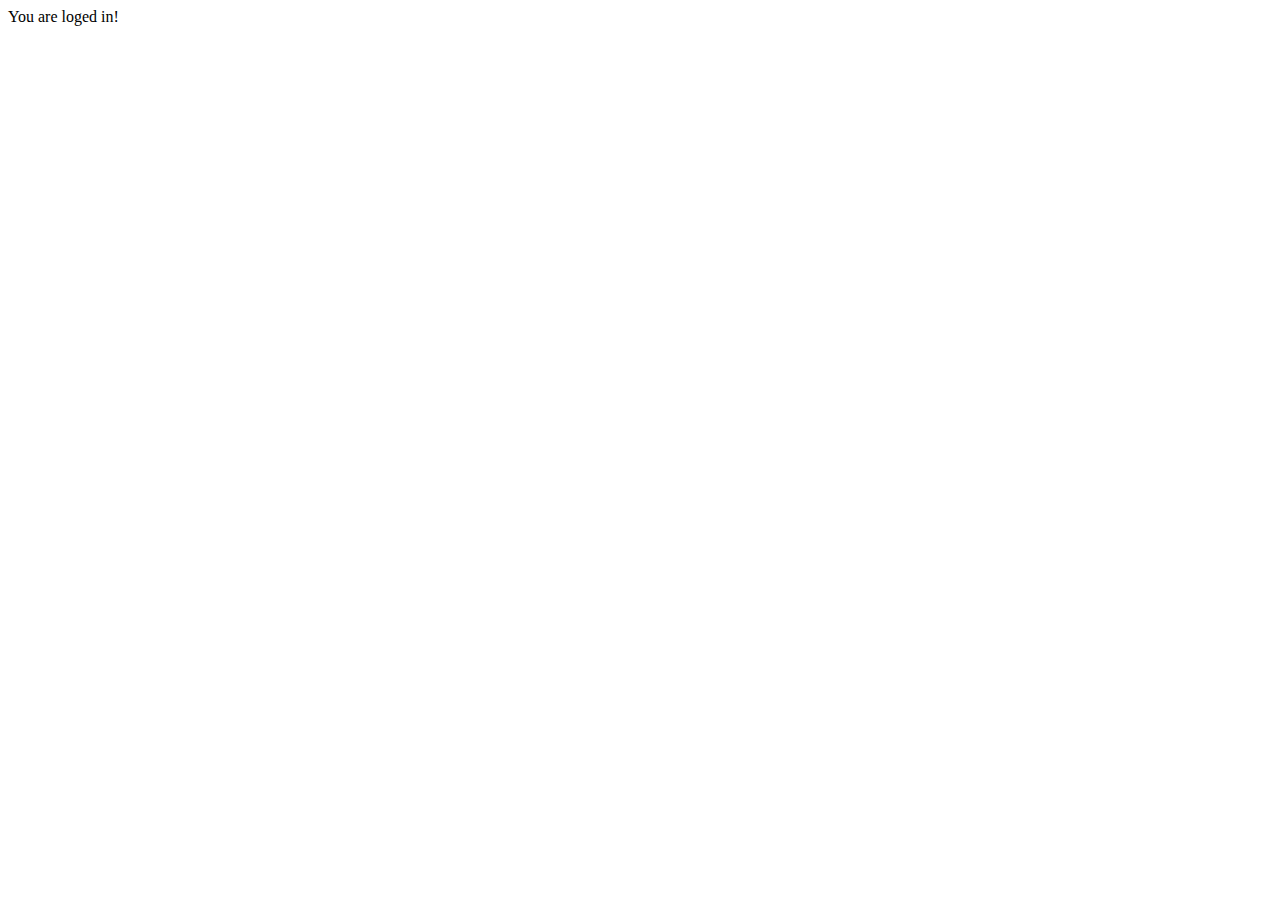
==== dashboard.html @ f2c3e68f "Add files via upload" ====
<!DOCTYPE html>
<html lang="en">
<head>
    <meta charset="UTF-8">
    <meta http-equiv="X-UA-Compatible" content="IE=edge">
    <meta name="viewport" content="width=device-width, initial-scale=1.0">
    <title>Dashboard</title>
</head>
<body>
    You are loged in!
</body>
</html>
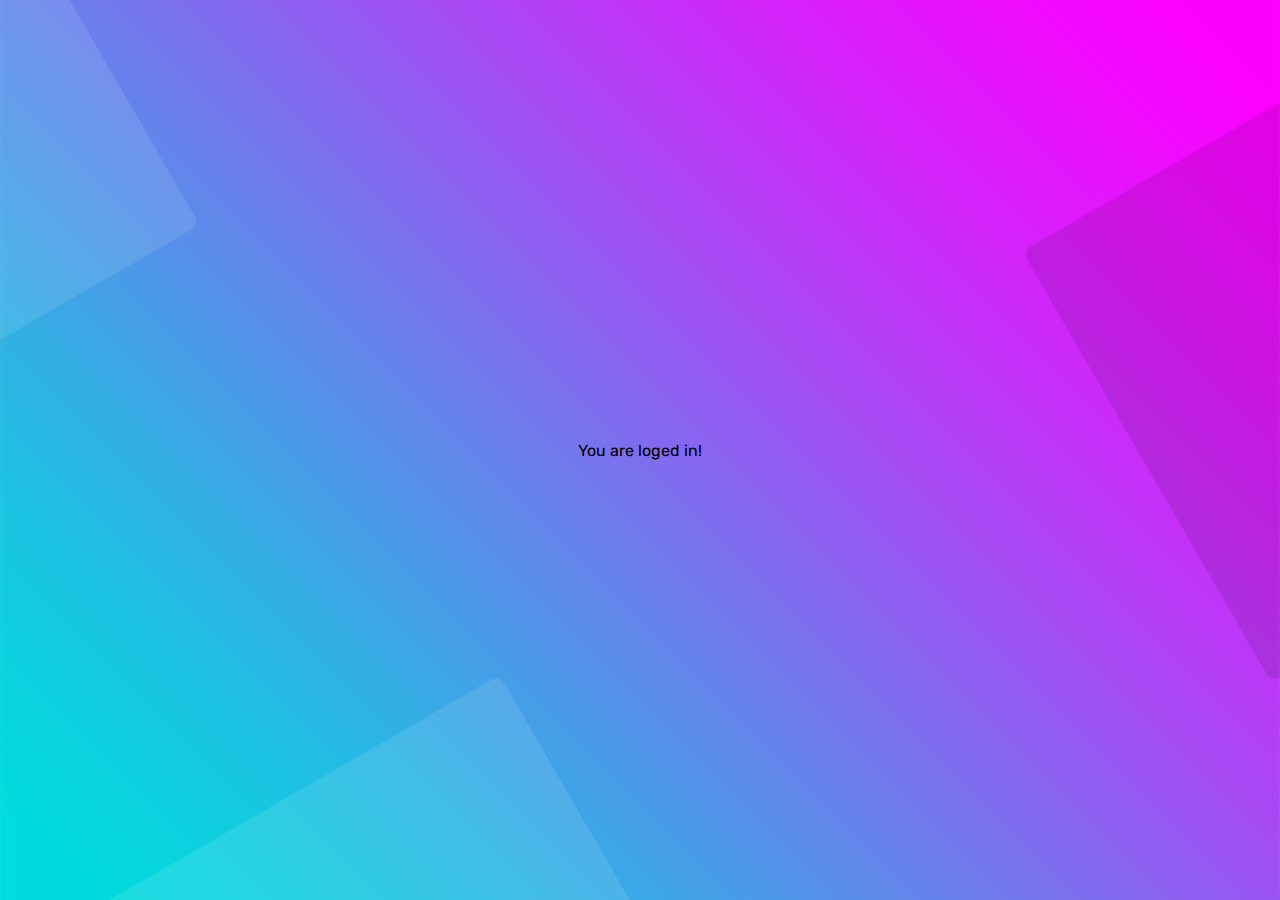
==== commit 2cd2d5cf: "Add files via upload" ====
--- a/dashboard.html
+++ b/dashboard.html
@@ -5,6 +5,13 @@
     <meta http-equiv="X-UA-Compatible" content="IE=edge">
     <meta name="viewport" content="width=device-width, initial-scale=1.0">
     <title>Dashboard</title>
+
+    <link
+        href="https://fonts.googleapis.com/css2?family=Barlow:wght@100;200;300;400;500;600;700;800&family=Kumbh+Sans:wght@400;700&family=Oswald:wght@200;300;400;500;600;700&family=Rubik:wght@300;400;500;600;700;800;900&display=swap"
+        rel="stylesheet">
+    <link rel="stylesheet" href="/css/mobile.css">
+    <link rel="stylesheet" href="https://use.fontawesome.com/releases/v5.15.4/css/all.css"
+        integrity="sha384-DyZ88mC6Up2uqS4h/KRgHuoeGwBcD4Ng9SiP4dIRy0EXTlnuz47vAwmeGwVChigm" crossorigin="anonymous">
 </head>
 <body>
     You are loged in!
--- a/css/mobile.css
+++ b/css/mobile.css
@@ -0,0 +1,147 @@
+* {
+    padding: 0%;
+    margin: 0%;
+    box-sizing: border-box;
+}
+
+body {
+    font-family: 'Rubik', sans-serif;
+    /* background: linear-gradient(to right bottom, hsl(226, 43%, 10%), hsl(235, 46%, 27%), hsl(264, 60%, 33%)); */
+    background: url("/img/bg-01.jpg") no-repeat center center/cover;
+
+    height: 100vh;
+
+    display: flex;
+    flex-direction: column;
+    justify-content: center;
+    align-items: center;
+}
+
+a {
+    text-decoration: none;
+}
+
+input {
+    border: none;
+    outline: none;
+}
+
+/* LOG IN PAGE */
+.container-landing-page {
+    background: white;
+    height: 600px;
+    width: 80%;
+    max-width: 500px;
+    border-radius: 10px;
+
+    display: flex;
+    flex-direction: column;
+    /* justify-content: center; */
+    align-items: center;
+
+    font-size: 20px;
+    box-shadow: 0 0 20px rgba(0, 0, 0, 0.8);
+}
+
+#registration-form {
+    display: flex;
+    flex-direction: column;
+    justify-content: center;
+    align-items: center;
+}
+
+.welcome-message {
+    padding: 0 30px;
+    margin-bottom: 50px;
+    margin-top: 100px;
+
+    text-align: center;
+    font-size: 25px;
+    font-weight: 600;
+    color: #333333;
+}
+
+.div-email,
+.div-password {
+    display: flex;
+    flex-direction: column;
+    margin-bottom: 30px;
+}
+
+/* this will put the bottom line under email and password input */
+.label-email + div,
+.label-password + div {
+    border-bottom: 1px solid rgba(0, 0, 0, 0.6);
+    line-height: 1.8;
+    width: 250px
+}
+
+.label-email,
+.label-password {
+    font-size: 15px;
+}
+
+#email-adress,
+#password {
+    font-size: 17px;
+}
+
+.fa-user,
+.fa-lock {
+    margin: 0 5px;
+}
+
+.btn {
+    font-size: 15px;
+    text-transform: uppercase;
+    text-align: center;
+    color: white;
+    background: linear-gradient(to right, rgb(27, 124, 67), hsl(136, 65%, 51%), hsl(192, 70%, 51%));
+    background: url("/img/bg-01.jpg") no-repeat center center/cover;
+    padding: 10px 20px;
+    width: 90%;
+    border-radius: 30px;
+    transition: all 0.2s linear;
+    margin-top: 20px;
+}
+
+.btn:hover {
+    opacity: 0.8;
+}
+
+.or {
+    margin: 20px 0;
+}
+
+.sing-up-btn {
+    padding: 10px 20px;
+    border-radius: 20px;
+    font-size: 18px;
+    transition: all 0.2s linear;
+    color: rgba(0, 0, 0, 0.6);
+}
+
+
+.sing-up-btn:hover,.already-an-account-btn:hover {
+    background-color: #eee;
+}
+
+
+/* REGISTER PAGE */
+.welcome-message-register{
+    margin: 40px 0;
+    margin-top: 70px;
+    font-size: 30px;
+}
+
+#register-account {
+    margin-bottom: 25px;
+}
+
+.already-an-account-btn {
+    padding: 10px 20px;
+    border-radius: 20px;
+    font-size: 18px;
+    transition: all 0.2s linear;
+    color: rgba(0, 0, 0, 0.6);
+}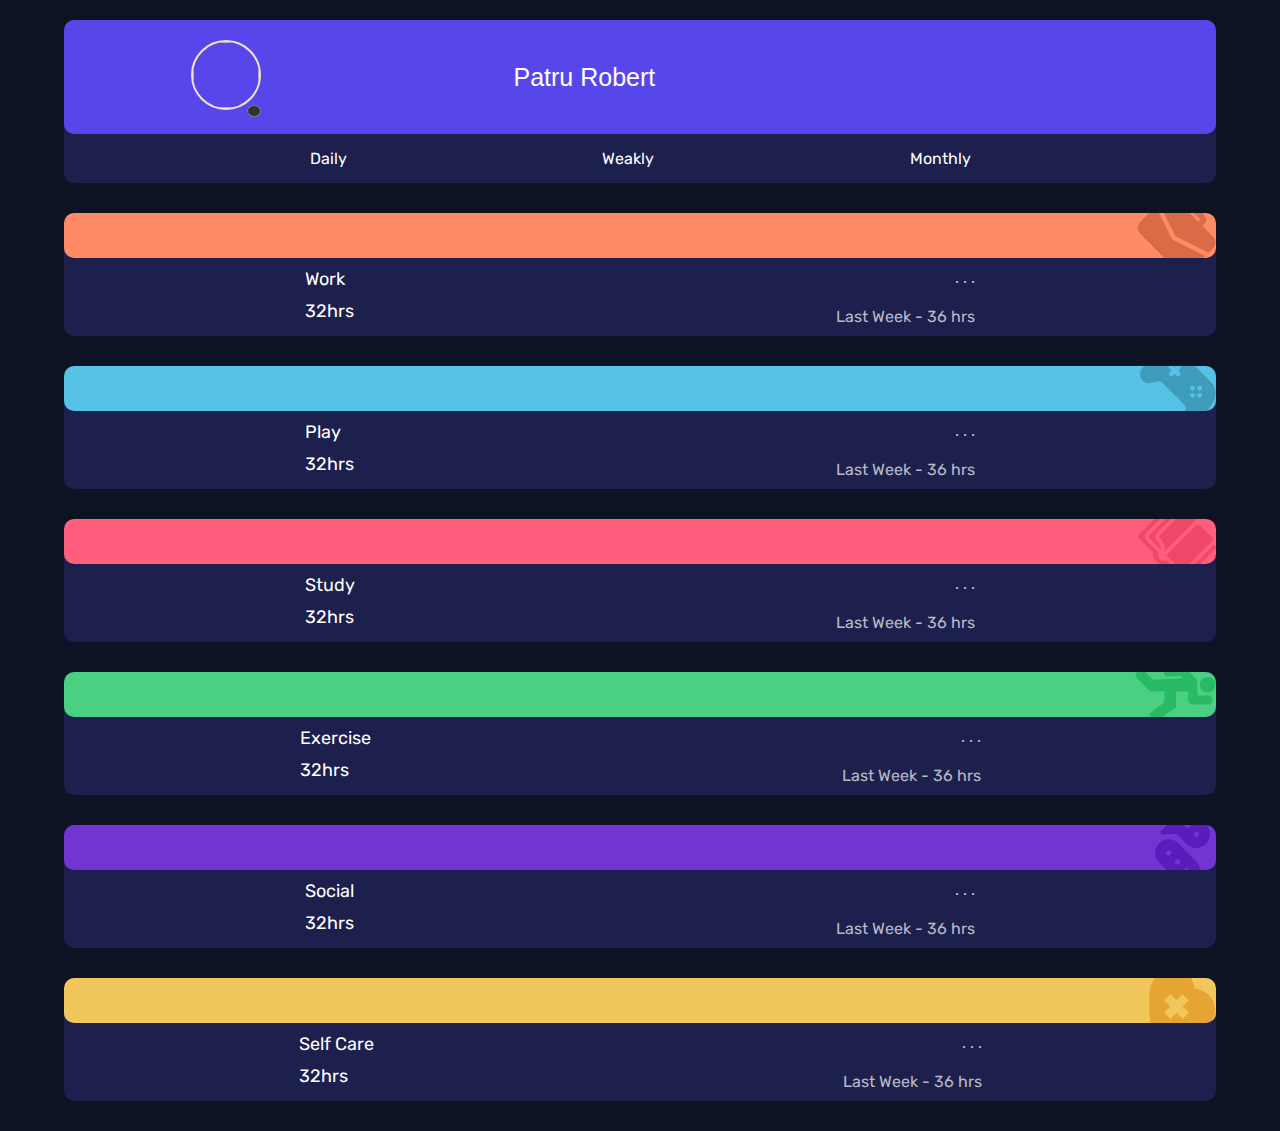
==== commit f1fa129d: "Add files via upload" ====
--- a/dashboard.html
+++ b/dashboard.html
@@ -9,11 +9,121 @@
     <link
         href="https://fonts.googleapis.com/css2?family=Barlow:wght@100;200;300;400;500;600;700;800&family=Kumbh+Sans:wght@400;700&family=Oswald:wght@200;300;400;500;600;700&family=Rubik:wght@300;400;500;600;700;800;900&display=swap"
         rel="stylesheet">
-    <link rel="stylesheet" href="/css/mobile.css">
+    <!-- <link rel="stylesheet" href="/css/mobile.css"> -->
+    <link rel="stylesheet" href="/css/dashboard-style-mobile.css">
     <link rel="stylesheet" href="https://use.fontawesome.com/releases/v5.15.4/css/all.css"
         integrity="sha384-DyZ88mC6Up2uqS4h/KRgHuoeGwBcD4Ng9SiP4dIRy0EXTlnuz47vAwmeGwVChigm" crossorigin="anonymous">
 </head>
 <body>
-    You are loged in!
+    <!-- <div class="background-dashboard-page"> -->
+        <div class="container-dashboard-page">
+            <div class="profile-container">
+                <div class="upper-section">
+                    <div class="profile-picture-container">
+                        <img class="profile-picture"  id="photo">
+                        <input type="file"  id="file">
+                        <label for="file" id="uploadBtn" ><i class="fas fa-camera"></i></label>
+                    </div>          
+                    <!-- <p class="profile-name">Patru Robert</p> -->
+                    <input type="text" class="profile-name" value="Patru Robert">
+                </div>
+                <div class="bottom-section">
+                    <ul class="time-period">
+                        <li class="time-period-item">Daily</li>
+                        <li class="time-period-item">Weakly</li>
+                        <li class="time-period-item">Monthly</li>
+                    </ul>
+                </div>
+            </div>
+
+            <div class="activity-container">
+                <div class="activity-header work"></div>
+                <div class="activity-body">
+                    <div class="container-type-and-time">
+                        <p class="type">Work</p>
+                        <p class="time">32hrs</p>
+                    </div>
+                    <div class="container-options-and-all-time">
+                        <div class="settings">. . .</div>
+                        <div class="all-period-time">Last Week - 36 hrs</div>
+                    </div>
+                </div>
+            </div>
+            
+
+            <div class="activity-container">
+                <div class="activity-header play"></div>
+                <div class="activity-body">
+                    <div class="container-type-and-time">
+                        <p class="type">Play</p>
+                        <p class="time">32hrs</p>
+                    </div>
+                    <div class="container-options-and-all-time">
+                        <div class="settings">. . .</div>
+                        <div class="all-period-time">Last Week - 36 hrs</div>
+                    </div>
+                </div>
+            </div>
+            
+            <div class="activity-container">
+                <div class="activity-header study"></div>
+                <div class="activity-body">
+                    <div class="container-type-and-time">
+                        <p class="type">Study</p>
+                        <p class="time">32hrs</p>
+                    </div>
+                    <div class="container-options-and-all-time">
+                        <div class="settings">. . .</div>
+                        <div class="all-period-time">Last Week - 36 hrs</div>
+                    </div>
+                </div>
+            </div>
+
+            <div class="activity-container">
+                <div class="activity-header exercise"></div>
+                <div class="activity-body">
+                    <div class="container-type-and-time">
+                        <p class="type">Exercise</p>
+                        <p class="time">32hrs</p>
+                    </div>
+                    <div class="container-options-and-all-time">
+                        <div class="settings">. . .</div>
+                        <div class="all-period-time">Last Week - 36 hrs</div>
+                    </div>
+                </div>
+            </div>
+
+            <div class="activity-container">
+                <div class="activity-header social"></div>
+                <div class="activity-body">
+                    <div class="container-type-and-time">
+                        <p class="type">Social</p>
+                        <p class="time">32hrs</p>
+                    </div>
+                    <div class="container-options-and-all-time">
+                        <div class="settings">. . .</div>
+                        <div class="all-period-time">Last Week - 36 hrs</div>
+                    </div>
+                </div>
+            </div>
+
+            <div class="activity-container">
+                <div class="activity-header self-care"></div>
+                <div class="activity-body">
+                    <div class="container-type-and-time">
+                        <p class="type">Self Care</p>
+                        <p class="time">32hrs</p>
+                    </div>
+                    <div class="container-options-and-all-time">
+                        <div class="settings">. . .</div>
+                        <div class="all-period-time">Last Week - 36 hrs</div>
+                    </div>
+                </div>
+            </div>
+
+        </div>
+    <!-- </div> -->
+
+    <script src="/js/dashboard.js"></script>
 </body>
 </html>--- a/css/mobile.css
+++ b/css/mobile.css
@@ -6,8 +6,8 @@
 
 body {
     font-family: 'Rubik', sans-serif;
-    /* background: linear-gradient(to right bottom, hsl(226, 43%, 10%), hsl(235, 46%, 27%), hsl(264, 60%, 33%)); */
-    background: url("/img/bg-01.jpg") no-repeat center center/cover;
+    /* background: url("/img/bg-01.jpg") no-repeat center center/cover; */
+    background: rgba(13, 19, 35, 1);
 
     height: 100vh;
 
@@ -19,6 +19,10 @@
 
 a {
     text-decoration: none;
+}
+
+ul {
+    list-style: none;
 }
 
 input {
--- a/css/dashboard-style-mobile.css
+++ b/css/dashboard-style-mobile.css
@@ -0,0 +1,207 @@
+* {
+    padding: 0%;
+    margin: 0%;
+    box-sizing: border-box;
+}
+
+body {
+    font-family: 'Rubik', sans-serif;
+    /* background: url("/img/bg-01.jpg") no-repeat center center/cover; */
+    background: rgba(13, 19, 35, 1);
+
+    display: flex;
+    flex-direction: column;
+    justify-content: center;
+    align-items: center;
+}
+
+a {
+    text-decoration: none;
+}
+
+ul {
+    list-style: none;
+}
+
+input {
+    border: none;
+    outline: none;
+}
+
+/* ####################################            Dashboard Page */
+.background-dashboard-page {
+    height: 200%;
+    width: 100vw;
+    display: flex;
+    justify-content: center;
+    align-items: center;
+    background: rgba(13, 19, 35, 1);
+}
+.container-dashboard-page {
+    width: 90%;
+}
+
+/* Profile Section  -  Upper section*/
+.profile-container {
+    background: rgba(29, 32, 76, 1);
+    border-radius: 10px;
+    margin-top: 20px;
+}
+
+.upper-section {
+    display: flex;
+    justify-content: space-around;
+    align-items: center;
+    /* background: rgb(74, 133, 189); */
+    background: rgb(87, 70, 234);
+    border-radius: 10px;
+}
+
+.profile-picture {
+    width: 70px;
+    height: 70px;
+    margin: 20px 0;
+    border-radius: 50%;
+    border: 2px rgb(241, 227, 200) solid;
+    object-fit: cover;
+}
+
+.profile-picture:hover {
+    cursor: pointer;
+    border: 2px orange solid;
+    /* border: 2px #333 solid; */
+}
+
+.profile-name {
+    color: white;
+    background: transparent;
+
+    font-size: 25px;
+    font-weight: 500;
+    width: 50%;
+}
+
+.profile-name:hover {
+    cursor: pointer;
+}
+
+/* Bottom Section */
+.time-period {
+    display: flex;
+    justify-content: space-evenly;
+}
+
+.time-period-item {
+    padding: 10px;
+    margin: 5px 0;
+    border-radius: 5px;
+    color: white;
+}
+
+.time-period-item:hover {
+    cursor: pointer;
+    background: rgba(103, 110, 211, 0.7);
+}
+
+.time-period-item:active {
+    cursor: pointer;
+    background: rgba(103, 110, 211, 0.9);
+}
+
+/* Activities */
+
+.activity-container {
+    margin: 30px 0;
+    background: rgba(29, 32, 76, 1);
+    border-radius: 10px;
+}
+
+.activity-header {
+    height: 45px;
+    border-radius: 10px 10px 10px 10px;
+   
+}
+
+.activity-body {
+    display: flex;
+    justify-content: space-around;
+}
+
+.container-type-and-time {
+    color: white;
+    font-size: 18px;
+}
+
+.container-options-and-all-time {
+    color: rgba(255, 255, 255, 0.7);
+    display: flex;
+    flex-direction: column;
+    justify-content: center;
+    align-items: flex-end;
+}
+
+.type,
+.time,
+.settings,
+.all-period-time {
+    margin: 10px 0;
+}
+
+.work {
+    background: url('/img/icon-work.svg') no-repeat center right;
+    background-color: rgba(255, 139, 100, 1);
+}
+
+.play {
+    background: url('/img/icon-play.svg') no-repeat center right;
+    background-color: rgba(86, 194, 230, 1);
+}
+
+.study {
+    background: url('/img/icon-study.svg') no-repeat center right;
+    background-color: rgba(255, 94, 125, 1);
+}
+
+.exercise {
+    background: url('/img/icon-exercise.svg') no-repeat center right;
+    background-color: rgba(75, 207, 131, 1);
+}
+
+.social {
+    background: url('/img/icon-social.svg') no-repeat center right;
+    background-color: rgba(114, 53, 209, 1);
+}
+
+.self-care {
+    background: url('/img/icon-self-care.svg') no-repeat center right;
+    background-color: rgba(241, 199, 91, 1);
+}
+
+/* ################## For JS */
+#file {
+    display: none;
+}
+
+.profile-picture-container {
+    position: relative;
+}
+
+#uploadBtn {
+    position: absolute;
+    bottom: 15%;
+    right: 0%;
+
+    color: white;
+    background: #333;
+
+    font-size: 12px;
+    padding: 5px 6px;
+    border: 1px grey solid;
+    border-radius: 50%;
+}
+
+#uploadBtn:hover {
+    cursor: pointer;
+    background: rgba(51, 51, 51, 0.8);
+    border: 1px rgb(255, 255, 255) solid;
+}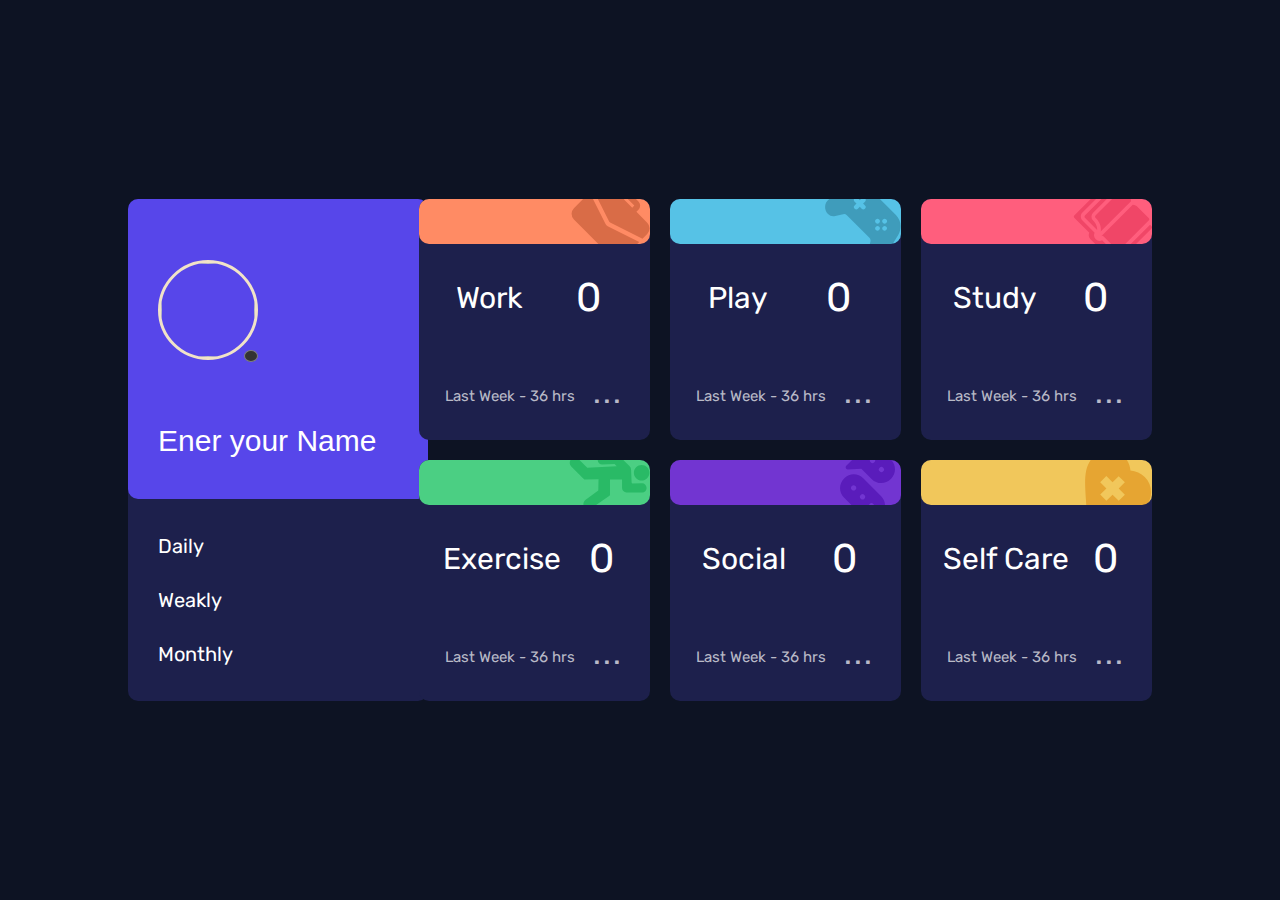
==== commit 2a565dd4: "Add files via upload" ====
--- a/dashboard.html
+++ b/dashboard.html
@@ -15,114 +15,121 @@
         integrity="sha384-DyZ88mC6Up2uqS4h/KRgHuoeGwBcD4Ng9SiP4dIRy0EXTlnuz47vAwmeGwVChigm" crossorigin="anonymous">
 </head>
 <body>
-    <!-- <div class="background-dashboard-page"> -->
-        <div class="container-dashboard-page">
-            <div class="profile-container">
-                <div class="upper-section">
-                    <div class="profile-picture-container">
-                        <img class="profile-picture"  id="photo">
-                        <input type="file"  id="file">
-                        <label for="file" id="uploadBtn" ><i class="fas fa-camera"></i></label>
-                    </div>          
-                    <!-- <p class="profile-name">Patru Robert</p> -->
-                    <input type="text" class="profile-name" value="Patru Robert">
+    
+    <div class="container-dashboard-page ">
+        <div class="profile-container">
+            <div class="upper-section">
+                <div class="profile-picture-container">
+                    <img class="profile-picture"  id="photo">
+                    <input type="file"  id="file">
+                    <label for="file" id="uploadBtn" ><i class="fas fa-camera"></i></label>
+                </div>          
+                <input type="text" class="profile-name" value="Ener your Name">
+            </div>
+            <div class="bottom-section">
+                <ul class="time-period">
+                    <li class="time-period-item">Daily</li>
+                    <li class="time-period-item">Weakly</li>
+                    <li class="time-period-item">Monthly</li>
+                </ul>
+            </div>
+        </div>
+
+        <div class="activity-container">
+            <div class="activity-header work"></div>
+            
+            <div class="activity-body">
+                <!-- verde -->
+                <div class="container-type-and-time">
+                    <p class="type">Work</p>
+                    <input type="number" value="0" class="time">
                 </div>
-                <div class="bottom-section">
-                    <ul class="time-period">
-                        <li class="time-period-item">Daily</li>
-                        <li class="time-period-item">Weakly</li>
-                        <li class="time-period-item">Monthly</li>
-                    </ul>
+                <!-- rosu -->
+                <div class="container-options-and-all-time">
+                    <div class="settings">. . .</div>
+                    <div class="all-period-time">Last Week - 36 hrs</div>
+                </div>
+                
+            </div>
+        </div>
+        
+
+        <div class="activity-container">
+            <div class="activity-header play"></div>
+            <div class="activity-body">
+                <div class="container-type-and-time">
+                    <p class="type">Play</p>
+                    <!-- <p class="time">32hrs</p> -->
+                    <input type="number" value="0" class="time">
+                </div>
+                <div class="container-options-and-all-time">
+                    <div class="settings">. . .</div>
+                    <div class="all-period-time">Last Week - 36 hrs</div>
                 </div>
             </div>
-
-            <div class="activity-container">
-                <div class="activity-header work"></div>
-                <div class="activity-body">
-                    <div class="container-type-and-time">
-                        <p class="type">Work</p>
-                        <p class="time">32hrs</p>
-                    </div>
-                    <div class="container-options-and-all-time">
-                        <div class="settings">. . .</div>
-                        <div class="all-period-time">Last Week - 36 hrs</div>
-                    </div>
+        </div>
+        
+        <div class="activity-container">
+            <div class="activity-header study"></div>
+            <div class="activity-body">
+                <div class="container-type-and-time">
+                    <p class="type">Study</p>
+                    <!-- <p class="time">32hrs</p> -->
+                    <input type="number" value="0" class="time">
+                </div>
+                <div class="container-options-and-all-time">
+                    <div class="settings">. . .</div>
+                    <div class="all-period-time">Last Week - 36 hrs</div>
                 </div>
             </div>
-            
+        </div>
 
-            <div class="activity-container">
-                <div class="activity-header play"></div>
-                <div class="activity-body">
-                    <div class="container-type-and-time">
-                        <p class="type">Play</p>
-                        <p class="time">32hrs</p>
-                    </div>
-                    <div class="container-options-and-all-time">
-                        <div class="settings">. . .</div>
-                        <div class="all-period-time">Last Week - 36 hrs</div>
-                    </div>
+        <div class="activity-container">
+            <div class="activity-header exercise"></div>
+            <div class="activity-body">
+                <div class="container-type-and-time">
+                    <p class="type">Exercise</p>
+                    <!-- <p class="time">32hrs</p> -->
+                    <input type="number" value="0" class="time">
+                </div>
+                <div class="container-options-and-all-time">
+                    <div class="settings">. . .</div>
+                    <div class="all-period-time">Last Week - 36 hrs</div>
                 </div>
             </div>
-            
-            <div class="activity-container">
-                <div class="activity-header study"></div>
-                <div class="activity-body">
-                    <div class="container-type-and-time">
-                        <p class="type">Study</p>
-                        <p class="time">32hrs</p>
-                    </div>
-                    <div class="container-options-and-all-time">
-                        <div class="settings">. . .</div>
-                        <div class="all-period-time">Last Week - 36 hrs</div>
-                    </div>
+        </div>
+
+        <div class="activity-container">
+            <div class="activity-header social"></div>
+            <div class="activity-body">
+                <div class="container-type-and-time">
+                    <p class="type">Social</p>
+                    <!-- <p class="time">32hrs</p> -->
+                    <input type="number" value="0" class="time">
+                </div>
+                <div class="container-options-and-all-time">
+                    <div class="settings">. . .</div>
+                    <div class="all-period-time">Last Week - 36 hrs</div>
                 </div>
             </div>
+        </div>
 
-            <div class="activity-container">
-                <div class="activity-header exercise"></div>
-                <div class="activity-body">
-                    <div class="container-type-and-time">
-                        <p class="type">Exercise</p>
-                        <p class="time">32hrs</p>
-                    </div>
-                    <div class="container-options-and-all-time">
-                        <div class="settings">. . .</div>
-                        <div class="all-period-time">Last Week - 36 hrs</div>
-                    </div>
+        <div class="activity-container">
+            <div class="activity-header self-care"></div>
+            <div class="activity-body">
+                <div class="container-type-and-time">
+                    <p class="type">Self Care</p>
+                    <input type="number" value="0" class="time">
+                </div>
+                <div class="container-options-and-all-time">
+                    <div class="settings">. . .</div>
+                    <div class="all-period-time">Last Week - 36 hrs</div>
                 </div>
             </div>
+        </div>
 
-            <div class="activity-container">
-                <div class="activity-header social"></div>
-                <div class="activity-body">
-                    <div class="container-type-and-time">
-                        <p class="type">Social</p>
-                        <p class="time">32hrs</p>
-                    </div>
-                    <div class="container-options-and-all-time">
-                        <div class="settings">. . .</div>
-                        <div class="all-period-time">Last Week - 36 hrs</div>
-                    </div>
-                </div>
-            </div>
-
-            <div class="activity-container">
-                <div class="activity-header self-care"></div>
-                <div class="activity-body">
-                    <div class="container-type-and-time">
-                        <p class="type">Self Care</p>
-                        <p class="time">32hrs</p>
-                    </div>
-                    <div class="container-options-and-all-time">
-                        <div class="settings">. . .</div>
-                        <div class="all-period-time">Last Week - 36 hrs</div>
-                    </div>
-                </div>
-            </div>
-
-        </div>
-    <!-- </div> -->
+    </div>
+    
 
     <script src="/js/dashboard.js"></script>
 </body>
--- a/css/dashboard-style-mobile.css
+++ b/css/dashboard-style-mobile.css
@@ -4,9 +4,26 @@
     box-sizing: border-box;
 }
 
+/* Chrome, Safari, Edge, Opera */
+input::-webkit-outer-spin-button,
+input::-webkit-inner-spin-button {
+  -webkit-appearance: none;
+  margin: 0;
+}
+
+/* Firefox */
+input[type=number] {
+  -moz-appearance: textfield;
+  background: rgba(29, 32, 76, 1);
+  color: white;
+  font-family: 'Rubik', sans-serif;
+  font-size: 18px;
+  text-align: center;
+  width: 48.375px;
+}
+
 body {
     font-family: 'Rubik', sans-serif;
-    /* background: url("/img/bg-01.jpg") no-repeat center center/cover; */
     background: rgba(13, 19, 35, 1);
 
     display: flex;
@@ -147,6 +164,16 @@
     margin: 10px 0;
 }
 
+.settings {
+    padding: 2px 5px;
+}
+
+.settings:hover {
+    cursor: pointer;
+    background: rgba(103, 110, 211, 0.7);
+    border-radius: 5px;
+}
+
 .work {
     background: url('/img/icon-work.svg') no-repeat center right;
     background-color: rgba(255, 139, 100, 1);
@@ -204,4 +231,202 @@
     cursor: pointer;
     background: rgba(51, 51, 51, 0.8);
     border: 1px rgb(255, 255, 255) solid;
+}
+
+/* .activated::before {
+    content: '';
+    position: relative;
+    top: 0;
+    left: 0;
+    height: 100vh;
+    width: 100vw;
+    background: rgba(0, 0, 0, 0.2);
+    z-index: 200;
+} */
+
+.activated {
+    max-height: 80vh;
+    max-width: 80vw;
+    z-index: 300;
+    border: 2px rgb(255, 255, 255) solid;
+    background: no-prepet top top/cover;   
+}
+
+.closeClass {
+    position: absolute;
+    top: 50px;
+    right: 100px;
+    color: white;
+    font-size: 50px;
+    font-weight: bold;
+    z-index: 900;
+    cursor: pointer;
+}
+
+
+/* Media Queries */
+@media (min-width: 1025px) {
+    body {
+        height: 100vh;
+    
+        display: flex;
+        justify-content: center;
+        align-items: center;
+    }
+
+    .container-dashboard-page {
+        width: 80%;
+    }
+
+    .container-dashboard-page {
+        display: grid;
+        grid-template-areas:
+            "profile work play study"
+            "profile exercise social self-care"
+        ;
+
+        grid-gap: 20px;
+
+        min-height: 500px;
+    }
+
+    .profile-container {
+        grid-area: profile;
+        height: 100%;
+        margin: 0%;
+    }
+
+    .activity-container {
+        height: 100%;
+        width: 100%;
+        margin: 0%;           
+    }
+
+    .activity-body {
+        padding: 0%;
+        height: calc(100% - 45px);
+        min-width: 200px;
+        display: grid;
+        grid-template-areas: 
+            'div2'
+            'div1'
+        ;
+
+        margin: auto;
+    }
+
+    .container-options-and-all-time {
+        grid-area: div1;
+
+        justify-content: space-between;
+        align-items: center;
+        display: grid;
+        grid-template-areas: 
+            'sub-div2 sub-div1'
+        ;
+
+        min-width: 200px;
+        padding: 0 10px;
+    }
+
+    .settings {
+        grid-area: sub-div1;
+    }
+
+    .all-period-time {
+        grid-area: sub-div2;
+    }
+
+    .container-type-and-time {
+        display: flex;
+        justify-content: space-around;
+        align-items: center;
+        grid-area: div2;
+    }
+
+    .activity-container:nth-child(2) {
+        grid-area: work;
+    }
+
+    .activity-container:nth-child(3) {
+        grid-area: play;
+    }
+
+    .activity-container:nth-child(4) {
+        grid-area: study;
+    }
+
+    .activity-container:nth-child(5) {
+        grid-area: exercise;
+    }
+
+    .activity-container:nth-child(6) {
+        grid-area: social;
+    }
+
+    .activity-container:nth-child(7) {
+        grid-area: self-care;
+    }
+
+    input.time {
+        font-size: 40px;
+    }
+
+    .type {
+        font-size: 30px;
+    }
+
+    .all-period-time {
+        font-size: 15px;
+    }
+
+    .settings {
+        font-size: 20px;
+        font-weight: bold;
+    }
+
+    .profile-container {
+        max-width: 300px;
+        margin-right: -60px;
+    }
+
+    .upper-section {
+        min-height: 300px;
+        padding: 0 30px;
+        display: flex;
+        flex-direction: column;
+        align-items: flex-start;
+        justify-content: space-evenly;
+    }
+
+    .profile-picture {
+        height: 100px;
+        width: 100px;
+        border: 3px rgb(241, 227, 200) solid;
+    }
+
+    .profile-name {
+        font-size: 30px;
+        inline-size: 100%;
+        text-align: start;    
+    }  
+
+    .time-period {
+        display: flex;
+        flex-direction: column;
+
+        font-size: 20px;
+        padding: 20px;
+    }
+}
+
+@media (min-width: 1600px) {
+    .container-dashboard-page {
+        width: 70%;
+    }
+
+    .profile-container {
+        margin-right: -90px;
+    }
+
 }